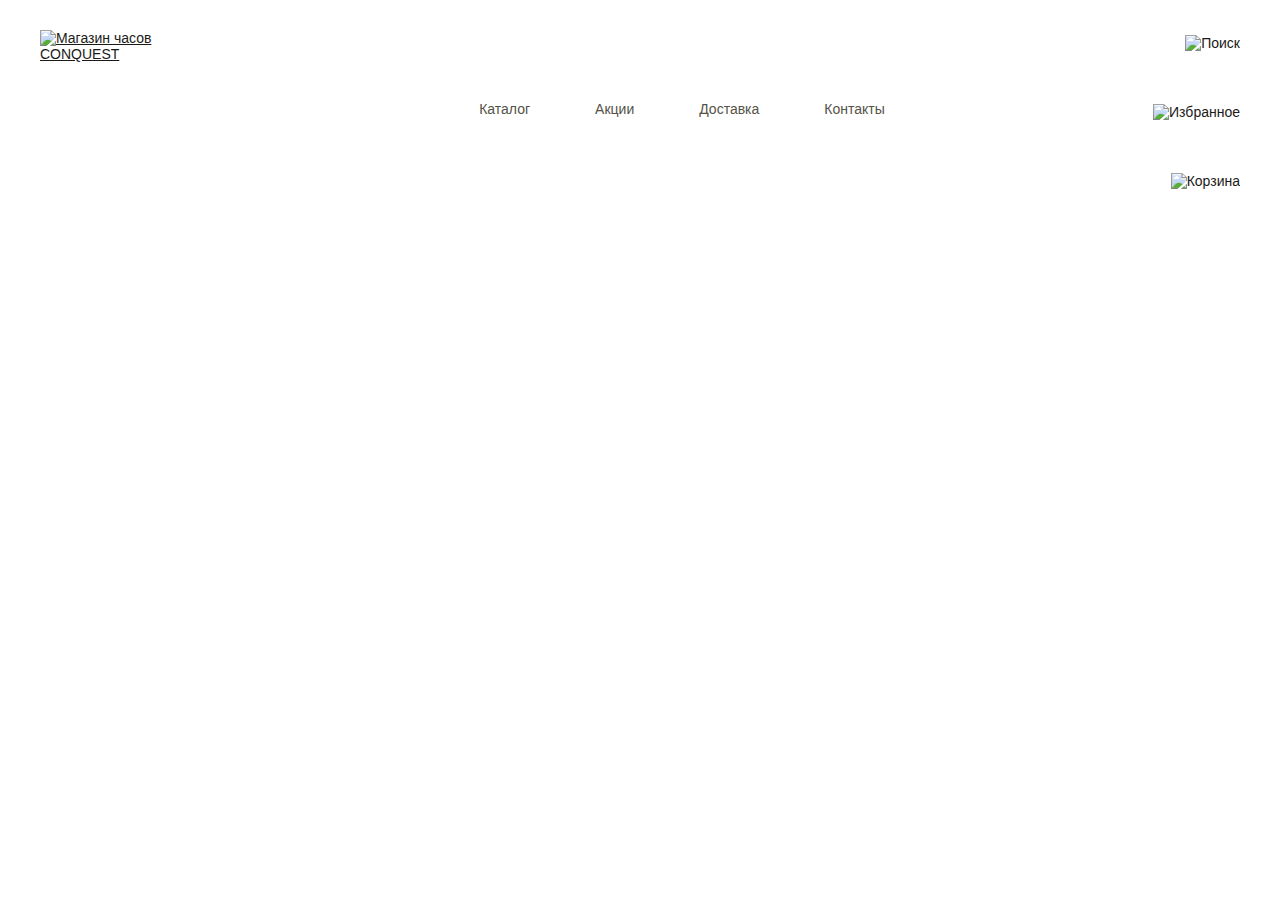
==== index.html @ 62b4174c "щаг 2 - подключила стили для header" ====
<!DOCTYPE html>
<html lang="ru">
<head>
    <meta charset="UTF-8">
    <meta http-equiv="X-UA-Compatible" content="IE=edge">
    <meta name="viewport" content="width=device-width, initial-scale=1.0">
    <link rel="preconnect" href="https://fonts.gstatic.com">
    <link href="https://fonts.googleapis.com/css2?family=Playfair+Display&family=Roboto&display=swap" rel="stylesheet">
    <link rel="stylesheet" href="style.css">
    <title>CONQUEST | Интернет-магазин часов</title>
</head>
<body>
    <header class="main-header">
        <nav class="main-header-nav container">
            <a class="main-header-logo" href="index.html">
                <img src="img/logo-header.svg" alt="Магазин часов CONQUEST" width="104" height="26">
            </a>
            <ul class="site-navigation">
               <li class="site-navigation-item">
                   <a class="link-item" href="#">Каталог</a>
                </li>
               <li class="site-navigation-item">
                   <a class="link-item" href="#">Акции</a>
                </li>
               <li class="site-navigation-item">
                   <a class="link-item" href="#">Доставка</a>
                </li>
               <li class="site-navigation-item">
                   <a class="link-item" href="#">Контакты</a>
                </li>
            </ul>
            <ul class="user-navigation">
                <li class="user-navigation-item">
                    <a class="link-item" href="#">
                        <img src="img/loupe.svg" alt="Поиск" width="20" height="16">
                    </a>
                </li>
                <li class="user-navigation-item">
                    <a class="link-item" href="#"><img src="img/heart.svg" alt="Избранное" width="20" height="16">
                    </a>
                </li>
                <li class="user-navigation-item">
                    <a class="link-item" href="#"><img src="img/cart.svg" alt="Корзина" width="20" height="16">
                    </a>
                </li>
            </ul>

        </nav>
    </header>
    
</body>
</html>
---- style.css ----
body {
    margin: 0;
    min-width: 1200px;
    font-family: "Arial", 'Times New Roman', sans-serif;
    font-weight: 400;
    font-size: 14px;
    line-height: 16px;
    color: #1B1A17;
}

.container {
    width: 1200px;
    margin: 0 auto;
    padding: 0 15px;
}

.visually-hidden {
    position: absolute;
    clip: rect(1px, 1px, 1px, 1px);
    padding: 0;
    border: 0;
    height: 1px;
    width: 1px;
    overflow: hidden;
  }

a {
    color: inherit;
}

.main-header-nav {
    display: flex;
    /* align-items: center; */
}

.main-header-logo {
    padding: 30px 265px 0 0;
}

.site-navigation {
    list-style: none;
    margin: 0;
    padding: 0;
    display: flex;
    justify-content: flex-start;
    flex-wrap: wrap;
    align-items: center;
    width: 650px;
    color: #555248;
}

.site-navigation-item {
    margin-right: 65px;
    padding: 35px 0 25px 0;
}

.link-item {
    text-decoration: none;
}

.user-navigation {
    list-style:  none;
    margin: 0;
    padding: 0;
    display: flex;
    justify-content: flex-end;
    flex-wrap: wrap;
    width: 200px;
  
}

.user-navigation-item {
    margin-left: 23px;
    padding: 35px 0 18px 0;
}
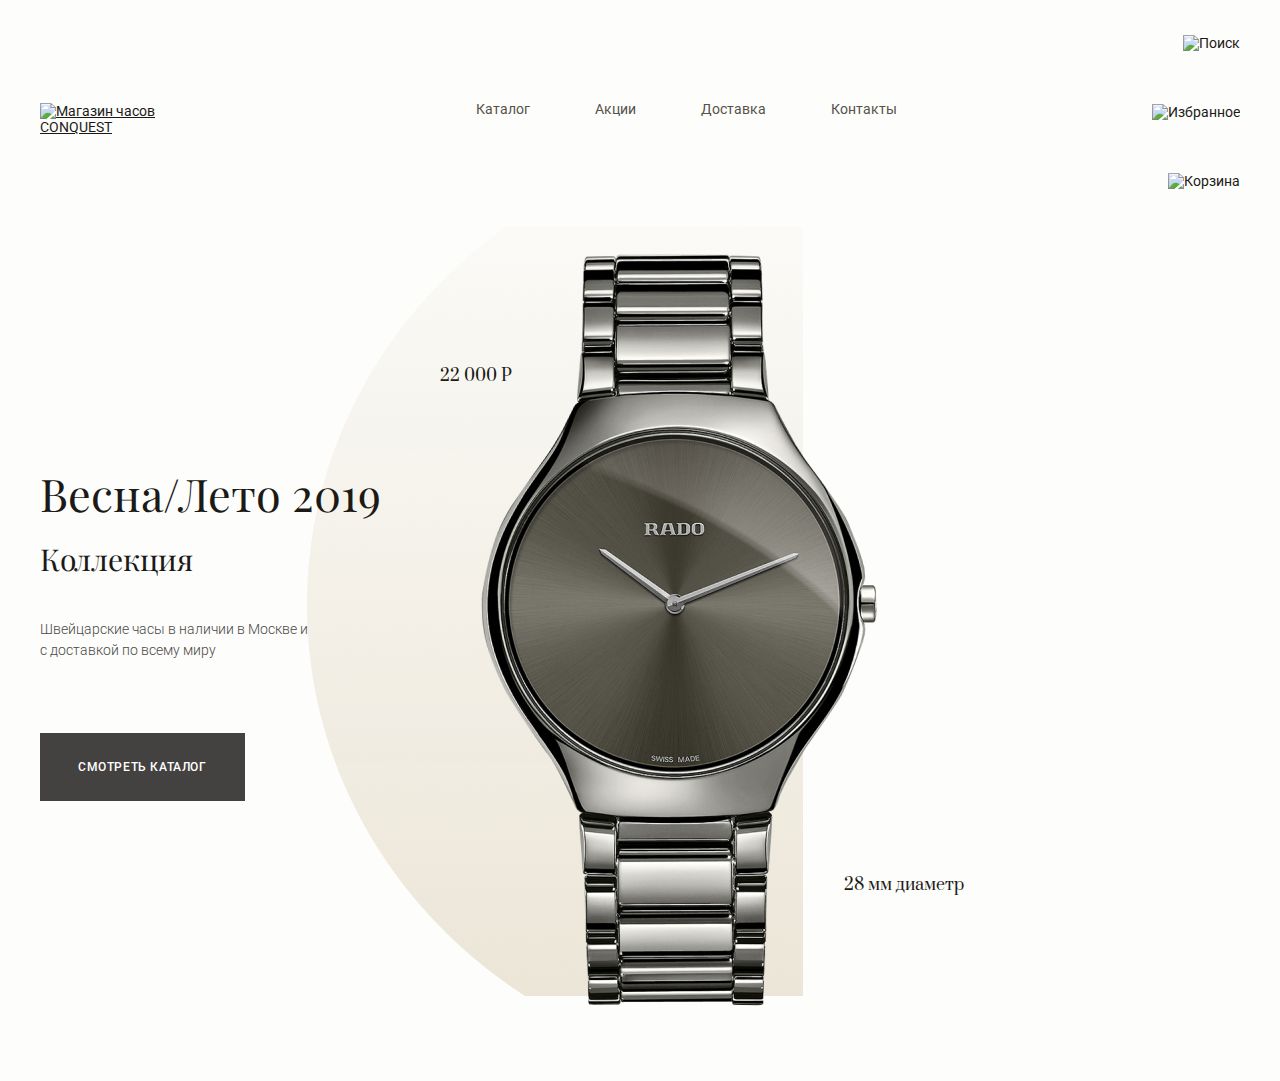
==== commit e78bf7f1: "шаг 3 - Разметка и стили для раздела промо" ====
--- a/index.html
+++ b/index.html
@@ -5,7 +5,7 @@
     <meta http-equiv="X-UA-Compatible" content="IE=edge">
     <meta name="viewport" content="width=device-width, initial-scale=1.0">
     <link rel="preconnect" href="https://fonts.gstatic.com">
-    <link href="https://fonts.googleapis.com/css2?family=Playfair+Display&family=Roboto&display=swap" rel="stylesheet">
+    <link href="https://fonts.googleapis.com/css2?family=Playfair+Display:wght@400;500;600;700;900&family=Prata&family=Roboto:wght@400;500;700;900&display=swap" rel="stylesheet">
     <link rel="stylesheet" href="style.css">
     <title>CONQUEST | Интернет-магазин часов</title>
 </head>
@@ -44,9 +44,27 @@
                     </a>
                 </li>
             </ul>
-
         </nav>
     </header>
+    <main>
+        <h1 class="visually-hidden">Швейцарские часы CONQUEST</h1>
+        <section class="promo">
+            <div class="promo-wrapper container" >
+                <div class="promo-text-colomn" >
+                    <h2 class="promo-title">Весна/Лето 2019</h2>
+                    <p class="promo-heading">Коллекция</p>
+                    <p class="promo-text">Швейцарские часы в наличии в Москве и с доставкой по всему миру</p>
+                    <a class="button" href="catalog.html">Смотреть каталог</a>
+                </div>
+                <div class="promo-price">
+                    <p class="promo-watch-price" >22 000 Р</p>
+                </div>
+                <div class="promo-diametr">
+                    <p class="promo-watch-diametr" >28 мм диаметр</p>
+                </div>
+            </div>
+        </section>
+    </main>
     
 </body>
 </html>--- a/style.css
+++ b/style.css
@@ -1,11 +1,12 @@
 body {
     margin: 0;
     min-width: 1200px;
-    font-family: "Arial", 'Times New Roman', sans-serif;
+    font-family: "Roboto", "Arial", sans-serif;
     font-weight: 400;
     font-size: 14px;
     line-height: 16px;
     color: #1B1A17;
+    background-color: #FDFDFB;
 }
 
 .container {
@@ -28,9 +29,13 @@
     color: inherit;
 }
 
+.main-header {
+    margin-bottom: 20px;
+}
+
 .main-header-nav {
     display: flex;
-    /* align-items: center; */
+    align-items: center;
 }
 
 .main-header-logo {
@@ -72,4 +77,89 @@
 .user-navigation-item {
     margin-left: 23px;
     padding: 35px 0 18px 0;
-}+}
+
+.promo {
+    background-image: url('img/watch-rado-promo.png'), url('img/Ellipse.png');
+    background-repeat: no-repeat, no-repeat;
+    background-position: 55.2% 0, 39.1% 0;
+    width: 100%;
+    height: 804px;
+    margin-bottom: 50px;
+}
+
+.promo-wrapper {
+    display: flex;
+    /* align-items: center; */
+    height: 100%;
+}
+
+
+.promo-text-colomn {
+    width: 400px;
+    padding-top: 236px;
+    padding-bottom: 236px;
+}
+
+.promo-title,
+.promo-heading {
+    font-family: "Playfair Display", Times, serif;
+    font-weight: 400;
+    margin: 0;
+    padding: 0;
+}
+
+.promo-title {
+    font-size: 45px;
+    line-height: 60px;
+    padding-bottom: 16px;
+}
+
+.promo-heading {
+    font-size: 30px;
+    line-height: 40px;
+    padding-bottom: 40px;
+}
+
+.promo-text {
+    margin: 0;
+    padding: 0 0 97px 0;
+    font-weight: 300;
+    line-height: 21px;
+    opacity: 0.82;
+    width: 270px;
+}
+
+.button {
+    background-color: #444240;
+    color: #FFFFFF;
+    text-decoration: none;
+    text-transform: uppercase;
+    font-weight: 500;
+    font-size: 12px;
+    line-height: 14px;
+    letter-spacing: 0.05em;
+    padding: 27px 38px;
+}
+
+.promo-price,
+.promo-diametr {
+    font-family: "Prata", Times, serif;
+    font-size: 16px;
+    line-height: 22px;
+}
+
+.promo-price {
+    width: 404px;
+    padding-top: 138px ;
+}
+
+.promo-price p,
+.promo-diametr p {
+    margin: 0;
+}
+
+.promo-diametr {
+    padding-top: 647px;
+}
+
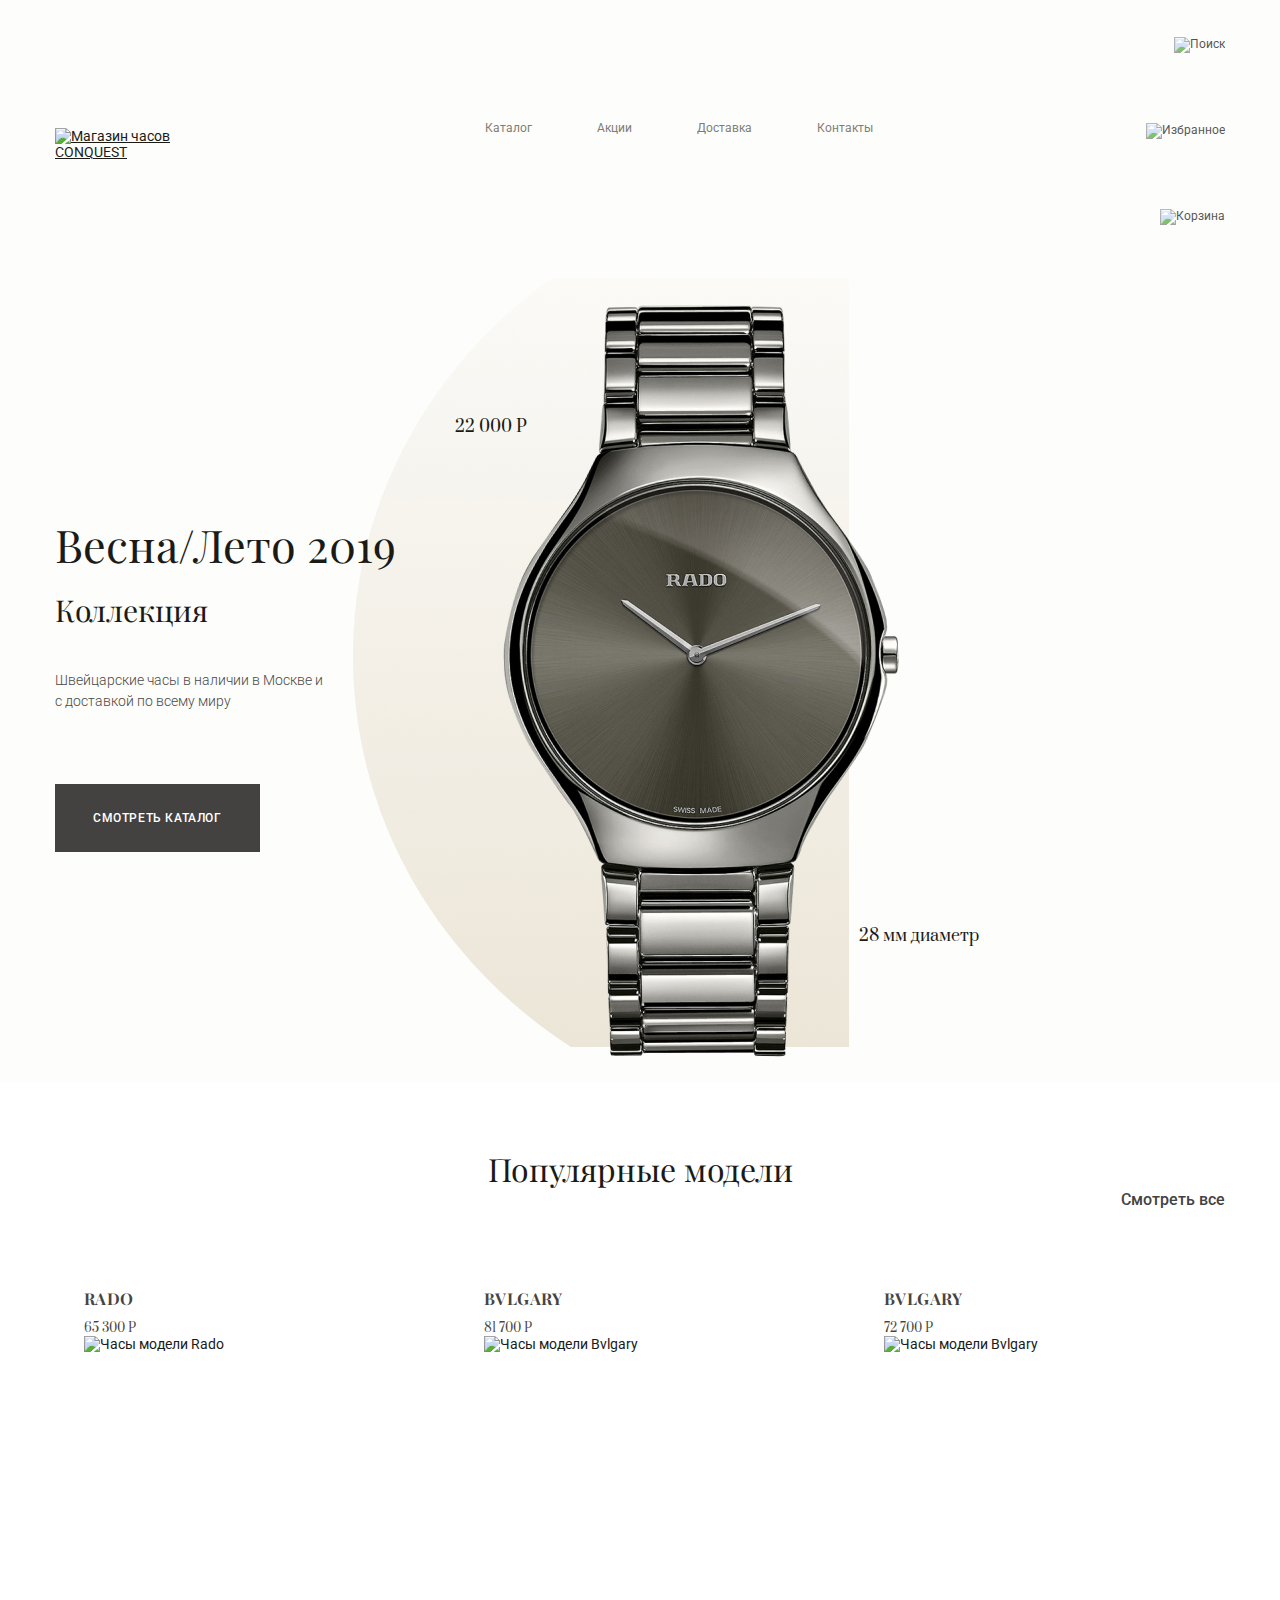
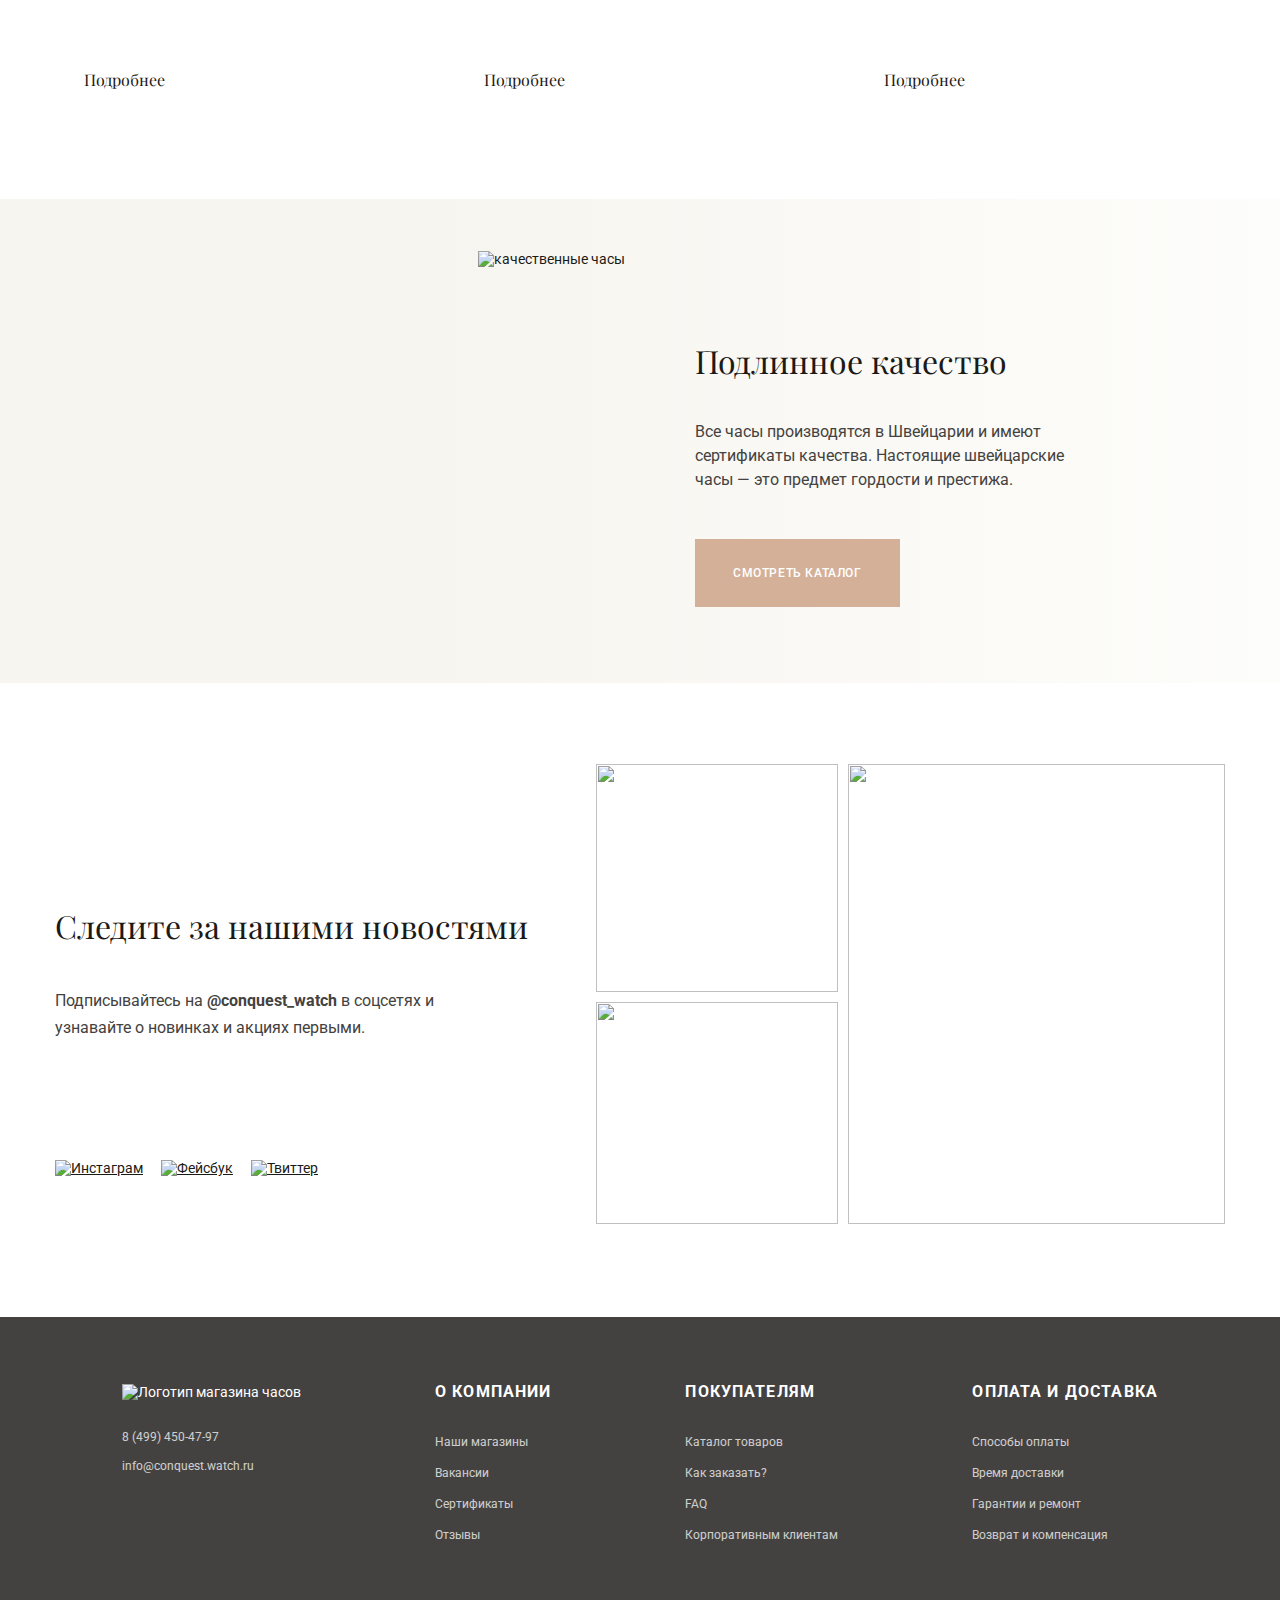
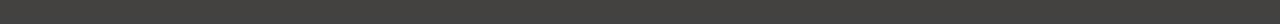
==== commit dc614d57: "Разметка страницы каталога" ====
--- a/index.html
+++ b/index.html
@@ -6,6 +6,7 @@
     <meta name="viewport" content="width=device-width, initial-scale=1.0">
     <link rel="preconnect" href="https://fonts.gstatic.com">
     <link href="https://fonts.googleapis.com/css2?family=Playfair+Display:wght@400;500;600;700;900&family=Prata&family=Roboto:wght@400;500;700;900&display=swap" rel="stylesheet">
+    <link rel="stylesheet" href="normalize.css">
     <link rel="stylesheet" href="style.css">
     <title>CONQUEST | Интернет-магазин часов</title>
 </head>
@@ -17,7 +18,7 @@
             </a>
             <ul class="site-navigation">
                <li class="site-navigation-item">
-                   <a class="link-item" href="#">Каталог</a>
+                   <a class="link-item" href="catalog.html">Каталог</a>
                 </li>
                <li class="site-navigation-item">
                    <a class="link-item" href="#">Акции</a>
@@ -64,7 +65,102 @@
                 </div>
             </div>
         </section>
+
+        <section class="pop-models">
+            <div class="container">
+                <h2 class="pop-models-title">Популярные модели</h2>
+                <a class="pop-models-watchall" href="#"><p>Смотреть все</p></a>
+                <ul class="pop-models-types">
+                    <li class="pop-models-item">
+                        <h3 class="pop-models-mark">Rado</h3>
+                        <p class="pop-models-price">65 300 Р</p>
+                        <a class="about-model" href="#">Подробнее</a>
+                        <img src="img/watch-rado.jpg" alt="Часы модели Rado" width="313" height="313">
+                    </li>
+                    <li class="pop-models-item">
+                        <h3 class="pop-models-mark">Bvlgary</h3>
+                        <p class="pop-models-price">81 700 Р</p>
+                        <a class="about-model" href="#">Подробнее</a>
+                        <img src="img/watch-bvlgary-1.jpg" alt="Часы модели Bvlgary" width="313" height="313">
+                    </li>
+                    <li class="pop-models-item">
+                        <h3 class="pop-models-mark">Bvlgary</h3>
+                        <p class="pop-models-price">72 700 Р</p>
+                        <a class="about-model" href="#">Подробнее</a>
+                        <img src="img/watch-bvlgary-2.jpg" alt="Часы модели Bvlgary" width="313" height="313">
+                    </li>
+                </ul>
+            </div>
+        </section>
+
+        <section class="advantages">
+            <div class="advantages-wrapper container">
+                <div class="advantages-text-colomn">
+                    <h2 class="advantage-title">Подлинное качество</h2>
+                    <p class="advantage-text">Все часы производятся в Швейцарии и имеют сертификаты качества. Настоящие швейцарские часы — это предмет гордости и престижа.</p>
+                    <a class="button" href="catalog.html">Смотреть каталог</a>
+                </div>
+                <div class="advantages-img-colomn">
+                    <img src="img/advantage-banner.jpg" alt="качественные часы" width="521" height="414">
+                </div>
+                <!-- <div class="advantages-slider">
+                    <p>01</p>
+                </div> -->
+            </div>
+        </section>
+        <section class="news">
+            <div class="news-wrapper container">
+                <div class="news-text-colomn">
+                    <h2 class="news-title">Следите за нашими новостями</h2>
+                    <p class="news-text">Подписывайтесь на <b>@conquest_watch</b> в соцсетях и узнавайте о новинках и акциях первыми.</p>
+                    <ul class="social">
+                        <li class="social-item"><a href="#"><img src="img/instagram-icon.svg" alt="Инстаграм"></a></li>
+                        <li class="social-item"><a href="#"><img src="img/facebook-icon.svg" alt="Фейсбук"></a></li>
+                        <li class="social-item"><a href="#"><img src="img/twitter-icon.svg" alt="Твиттер"></a></li>
+                    </ul>
+                </div>
+                <div class="news-img-colomn">
+                    <ul class="news-img">
+                        <div class="wrapper-img">
+                            <li class="news-img-item"><img src="img/photo-1.jpg" alt="" width="242" height="228"></li>
+                            <li class="news-img-item"><img src="img/photo-2.jpg" alt="" width="242" height="222"></li>
+                        </div>  
+                            <li class="news-img-item"><img src="img/photo-3.jpg" alt="" width="377" height="460"></li>
+                    </ul>
+                </div>
+            </div>
+        </section>
     </main>
-    
+    <footer class="main-footer">
+        <nav class="footer-nav container">
+            <div class="contacts">
+                <img src="img/logo-footer.svg" alt="Логотип магазина часов" width="130" height="35">
+                <li class="contacts-item">8 (499) 450-47-97</li>
+                <li class="contacts-item">info@conquest.watch.ru</li>
+            </div>
+            <ul class="about">
+                <h3 class="nav-title">О компании</h3>
+                <li class="about-item"> <a class="link-item" href="#">Наши магазины</a> </li>
+                <li class="about-item"> <a class="link-item" href="#">Вакансии</a> </li>
+                <li class="about-item"> <a class="link-item" href="#">Сертификаты</a> </li>
+                <li class="about-item"> <a class="link-item" href="#">Отзывы</a> </li>
+            </ul>
+
+            <ul class="for-customers">
+                <h3 class="nav-title">Покупателям</h3>
+                <li class="for-customers-item"> <a href="#" class="link-item">Каталог товаров</a> </li>
+                <li class="for-customers-item"> <a href="#" class="link-item">Как заказать?</a> </li>
+                <li class="for-customers-item"> <a href="#" class="link-item">FAQ</a> </li>
+                <li class="for-customers-item"> <a href="#" class="link-item">Корпоративным клиентам</a> </li>
+            </ul>
+                <ul class="payment-delivery"> 
+                    <h3 class="nav-title">Оплата и доставка</h3>
+                    <li class="payment-delivery-item"> <a href="#" class="link-item">Способы оплаты</a> </li>
+                    <li class="payment-delivery-item"> <a href="#" class="link-item">Время доставки</a> </li>
+                    <li class="payment-delivery-item"> <a href="#" class="link-item">Гарантии и ремонт</a> </li>
+                    <li class="payment-delivery-item"> <a href="#" class="link-item">Возврат и компенсация</a> </li>
+                </ul>
+        </nav>
+    </footer>
 </body>
 </html>--- a/style.css
+++ b/style.css
@@ -1,3 +1,6 @@
+* {
+    box-sizing: border-box;
+}
 body {
     margin: 0;
     min-width: 1200px;
@@ -8,6 +11,7 @@
     color: #1B1A17;
     background-color: #FDFDFB;
 }
+
 
 .container {
     width: 1200px;
@@ -82,10 +86,9 @@
 .promo {
     background-image: url('img/watch-rado-promo.png'), url('img/Ellipse.png');
     background-repeat: no-repeat, no-repeat;
-    background-position: 55.2% 0, 39.1% 0;
+    background-position: 58% 0, 45% 0;
     width: 100%;
     height: 804px;
-    margin-bottom: 50px;
 }
 
 .promo-wrapper {
@@ -163,3 +166,325 @@
     padding-top: 647px;
 }
 
+.pop-models {
+    background-color: #FFFFFF;
+    padding-top: 65px;
+}
+
+.pop-models-title {
+    margin: 0;
+    font-family: "Playfair Display", Times, serif;
+    font-weight: 400;
+    font-size: 32px;
+    line-height: 43px;
+    text-align: center;
+}
+
+.pop-models-watchall {
+    font-weight: 500;
+    font-size: 16px;
+    line-height: 19px;
+    color: #444240;
+    text-decoration: none;
+}
+
+.pop-models-watchall p {
+    text-align: end;
+    margin: 0;
+    padding-bottom: 37px;
+}
+
+.pop-models-types {
+    margin: 0;
+    padding: 0;
+    padding-bottom: 86px;
+    display: flex;
+    flex-wrap: wrap;
+    justify-content: space-between;
+}
+
+.pop-models-item {
+    list-style: none;
+    display: flex;
+    flex-direction: column;
+    width: 370px;
+    height: 467px;
+    padding: 40px 29px;
+
+}
+
+.pop-models-mark {
+    margin: 0;
+    padding: 0;
+    padding-bottom: 10px;
+    font-family: "Playfair Display", Times, serif;
+    font-weight: 700;
+    line-height: 24px;
+    letter-spacing: 0.03em;
+    color: rgba(27, 26, 23, 0.82);
+    text-transform: uppercase;
+}
+
+.pop-models-price {
+    margin: 0;
+    padding: 0;
+    font-family: "Prata", Times, serif;
+    font-size: 12px;
+    line-height: 16px;
+    color: rgba(27, 26, 23, 0.82); 
+}
+
+.about-model {
+    order: 2;
+
+    font-family: "Playfair Display", Times, serif;
+    font-size: 16px;
+    line-height: 21px;
+    text-decoration: none;
+    
+    padding-top: 20px;
+}
+
+.advantages {
+    background: linear-gradient(to right, #F7F5EF 34%, #FDFDFB) ;
+}
+
+.advantages-wrapper {
+    display: flex;
+    flex-direction: row-reverse;
+}
+
+.advantages-text-colomn {
+    width: 600px;
+    padding: 140px 124px 103px 70px ;
+}
+
+.advantages-img-colomn {
+   /* width: 600px; */
+   padding: 52px 0 52px 79px; 
+} 
+
+.advantage-title {
+    padding: 0;
+    margin: 0;
+    font-family: "Playfair Display", Times, serif;
+    font-weight: 400;
+    font-size: 32px;
+    line-height: 43px; 
+    padding-bottom: 38px;
+}
+
+.advantage-text {
+    padding: 0;
+    margin: 0;
+    font-size: 16px;
+    line-height: 24px;
+    color: #444240;
+    padding-bottom: 72px;
+}
+
+.advantages-text-colomn .button {
+    background-color: #D4B098;
+}
+
+/* .advantages-slider {
+    width: 1200px;
+} */
+
+.news {
+    background-color:#FFFFFF;
+}
+
+.news-wrapper {
+    display: flex;
+    justify-content: space-between;
+}
+
+.news-text-colomn {
+    padding-top: 221px;
+}
+
+.news-title {
+    padding: 0;
+    margin: 0;
+    font-family: "Playfair Display", Times, serif;
+    font-weight: 400;
+    font-size: 32px;
+    line-height: 43px;
+    padding-bottom: 40px; 
+}
+
+.news-text {
+    padding: 0;
+    margin: 0;
+    font-size: 16px;
+    line-height: 27px;
+    color: #444240;
+
+    width: 380px;
+    padding-bottom: 119px;
+}
+
+.social {
+    margin: 0;
+    padding: 0;
+    display: flex;
+    align-items: flex-end;
+}
+
+.social-item {
+    list-style: none;
+    margin-right: 18px;
+}
+
+.news-img {
+    margin: 0;
+    padding: 81px 0 90px 0;
+    list-style: none;
+    display: flex;
+    flex-wrap: wrap;
+}
+
+.wrapper-img {
+    display: flex;
+    flex-direction: column;
+    justify-content: space-between;
+    margin-right: 10px;
+}
+
+.breadcrumbs {
+    padding: 0;
+    margin: 0;
+    margin-bottom: 40px;
+    list-style: none;
+
+    display: flex;
+}
+
+.breadcrumbs-item {
+    margin-right: 14px;
+    font-weight: 500;
+    color: #B3B3B3;
+}
+
+.breadcrumbs-link {
+    text-decoration: none;
+}
+
+.breadcrumbs-current {
+    color: #555248;
+}
+
+.catalog-header-wrapper {
+    display: flex;
+    justify-content: space-between;
+}
+
+.catalog-title,
+.catalog-sorting {
+    padding: 0;
+    margin: 0;
+}
+
+.catalog-title {
+    font-family: "Playfair Display", Times, serif;
+    font-weight: 400;
+    font-size: 32px;
+    line-height: 43px; 
+    padding-bottom: 38px;
+}
+
+.catalog-content-wrapper {
+    display: flex;
+}
+
+.filter-colomn {
+    width: 245px;
+    margin-right: 94px;
+}
+
+.catalog-list {
+    list-style: none;
+    padding: 0;
+    margin: 0;
+
+    display: flex;
+    flex-wrap: wrap;
+    justify-content: space-between;
+}
+
+.pagination-list {
+    text-align: right;
+}
+
+.pagination-link {
+    display: inline-block;
+    text-decoration: none;
+}
+
+.accessories-header-wrapper {
+    display: flex;
+    justify-content: space-between;
+}
+
+.main-footer {
+    background-color: #444240;
+    color: #FFFFFF;
+    padding-top: 67px;
+    padding-bottom: 67px;
+}
+
+.footer-nav {
+    display: flex;
+    justify-content: space-around;
+    /* padding-top: 67px; */
+}
+
+.contacts img {
+    margin-top: -15px;
+    margin-bottom: 30px;
+}
+
+.about,
+.for-customers,
+.payment-delivery {
+    margin: 0;
+    padding: 0;
+    list-style: none;
+    display: flex;
+    flex-direction: column;
+    justify-content: space-between;
+}
+
+.nav-title {
+    margin: 0;
+    padding: 0;
+    padding-bottom: 33px;
+    text-transform: uppercase;
+    font-weight: 700;
+    letter-spacing: 0.07em;
+}
+
+.contacts-item {
+    list-style: none;
+}
+
+.link-item {
+    display: inline-block;
+}
+
+.contacts-item,
+.link-item {
+    font-size: 12px;
+    line-height: 14px;  
+    opacity: 75%;
+    padding-bottom: 15px;
+}
+
+/* ul a.link-item:last-child {
+    padding-bottom: 0;
+} */
+
+
+
+
